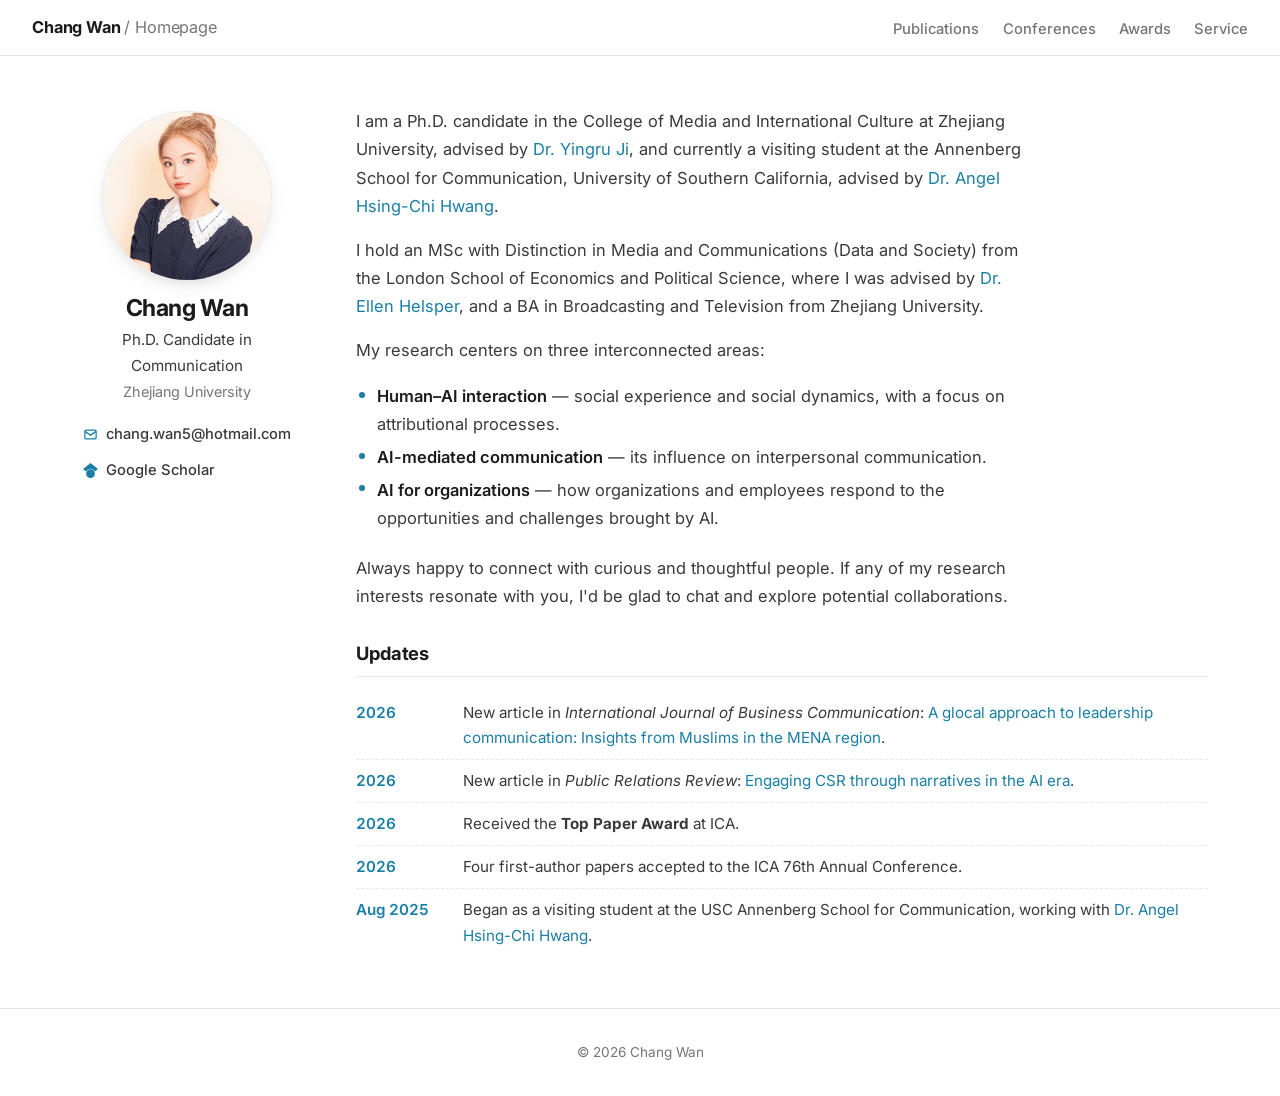
==== index.html @ 1166cc9d "Use 'advised by' in bio; simplify footer to copyright + name Co-Authored-By: Claude Opus 4.8 <norepl" ====
<!DOCTYPE html>
<html lang="en">
<head>
<meta charset="UTF-8">
<meta name="viewport" content="width=device-width, initial-scale=1.0">
<title>Chang WAN — Communication Researcher | Zhejiang University</title>
<meta name="description" content="Chang Wan is a communication researcher at Zhejiang University, specializing in public relations, CSR communication, AI and media, and narrative persuasion.">
<meta name="keywords" content="Chang Wan, 万畅, Zhejiang University, communication researcher, public relations, CSR, AI communication, narrative transportation">
<meta name="author" content="Chang Wan">
<meta property="og:title" content="Chang WAN — Communication Researcher | Zhejiang University">
<meta property="og:description" content="Chang Wan is a communication researcher at Zhejiang University, specializing in public relations, CSR communication, AI and media, and narrative persuasion.">
<meta property="og:type" content="website">
<meta property="og:site_name" content="Chang Wan">
<meta property="og:url" content="https://changwan5.github.io">
<meta property="og:image" content="https://changwan5.github.io/assets/portrait.jpg">
<meta name="theme-color" content="#ffffff">
<script type="application/ld+json">
{
  "@context": "https://schema.org",
  "@type": "Person",
  "name": "Chang Wan",
  "url": "https://changwan5.github.io",
  "image": "https://changwan5.github.io/assets/portrait.jpg",
  "jobTitle": "Communication Researcher",
  "affiliation": { "@type": "Organization", "name": "Zhejiang University" },
  "alumniOf": [
    { "@type": "Organization", "name": "London School of Economics and Political Science" },
    { "@type": "Organization", "name": "Zhejiang University" }
  ],
  "sameAs": ["https://scholar.google.com/citations?user=KWosQVQAAAAJ&hl=zh-CN"]
}
</script>
<link rel="preconnect" href="https://fonts.googleapis.com">
<link rel="preconnect" href="https://fonts.gstatic.com" crossorigin>
<link href="https://fonts.googleapis.com/css2?family=Inter:wght@300;400;500;600;700&display=swap" rel="stylesheet">
<link rel="stylesheet" href="styles.css">
</head>
<body>

<nav>
  <a href="index.html" class="nav-brand">Chang Wan <span>/ Homepage</span></a>
  <button class="nav-toggle" id="navToggle" aria-label="Toggle menu"><span></span><span></span><span></span></button>
  <ul class="nav-links" id="navLinks">
    <li><a href="publications.html">Publications</a></li>
    <li><a href="conferences.html">Conferences</a></li>
    <li><a href="awards.html">Awards</a></li>
    <li><a href="service.html">Service</a></li>
  </ul>
</nav>

<section class="hero">
  <div class="wrap hero-grid">
    <aside class="profile">
      <img class="profile-photo" src="assets/portrait.jpg" alt="Chang Wan" width="1200" height="1326">
      <h1 class="profile-name">Chang Wan</h1>
      <p class="profile-title">Ph.D. Candidate in Communication</p>
      <p class="profile-affil">Zhejiang University</p>
      <ul class="profile-links">
        <li><a href="mailto:chang.wan5@hotmail.com"><svg viewBox="0 0 24 24" fill="none" stroke="currentColor" stroke-width="2"><rect x="3" y="5" width="18" height="14" rx="2"/><path d="m3 7 9 6 9-6"/></svg>chang.wan5@hotmail.com</a></li>
        <li><a href="https://scholar.google.com/citations?user=KWosQVQAAAAJ&hl=zh-CN" target="_blank" rel="noopener"><svg viewBox="0 0 24 24" fill="currentColor"><path d="M12 24a7 7 0 1 1 0-14 7 7 0 0 1 0 14zm0-24L0 9.5l4.838 3.94A8 8 0 0 1 12 9a8 8 0 0 1 7.162 4.44L24 9.5z"/></svg>Google Scholar</a></li>
      </ul>
    </aside>

    <div class="profile-main">
      <p>I am a Ph.D. candidate in the College of Media and International Culture at Zhejiang University, advised by <a href="https://person.zju.edu.cn/en/jiyingru" target="_blank" rel="noopener">Dr. Yingru Ji</a>, and currently a visiting student at the Annenberg School for Communication, University of Southern California, advised by <a href="https://angelhwang.github.io/" target="_blank" rel="noopener">Dr. Angel Hsing-Chi Hwang</a>.</p>
      <p>I hold an MSc with Distinction in Media and Communications (Data and Society) from the London School of Economics and Political Science, where I was advised by <a href="https://scholar.google.com/citations?user=s5bHgwEAAAAJ&hl=en" target="_blank" rel="noopener">Dr. Ellen Helsper</a>, and a BA in Broadcasting and Television from Zhejiang University.</p>
      <p>My research centers on three interconnected areas:</p>
      <ul class="interests">
        <li><b>Human–AI interaction</b> — social experience and social dynamics, with a focus on attributional processes.</li>
        <li><b>AI-mediated communication</b> — its influence on interpersonal communication.</li>
        <li><b>AI for organizations</b> — how organizations and employees respond to the opportunities and challenges brought by AI.</li>
      </ul>
      <p>Always happy to connect with curious and thoughtful people. If any of my research interests resonate with you, I'd be glad to chat and explore potential collaborations.</p>

      <h2 class="updates-head">Updates</h2>
      <ul class="updates">
        <li><span class="u-date">2026</span><span>New article in <em>International Journal of Business Communication</em>: <a href="https://doi.org/10.1177/23294884261454319" target="_blank" rel="noopener">A glocal approach to leadership communication: Insights from Muslims in the MENA region</a>.</span></li>
        <li><span class="u-date">2026</span><span>New article in <em>Public Relations Review</em>: <a href="https://doi.org/10.1016/j.pubrev.2026.102684" target="_blank" rel="noopener">Engaging CSR through narratives in the AI era</a>.</span></li>
        <li><span class="u-date">2026</span><span>Received the <strong>Top Paper Award</strong> at ICA.</span></li>
        <li><span class="u-date">2026</span><span>Four first-author papers accepted to the ICA 76th Annual Conference.</span></li>
        <li><span class="u-date">Aug 2025</span><span>Began as a visiting student at the USC Annenberg School for Communication, working with <a href="https://angelhwang.github.io/" target="_blank" rel="noopener">Dr. Angel Hsing-Chi Hwang</a>.</span></li>
      </ul>
    </div>
  </div>
</section>

<footer>© 2026 Chang Wan</footer>

<script>
  const toggle = document.getElementById('navToggle');
  const links = document.getElementById('navLinks');
  toggle.addEventListener('click', () => links.classList.toggle('open'));
  links.addEventListener('click', e => { if (e.target.tagName === 'A') links.classList.remove('open'); });
</script>
</body>
</html>
---- styles.css ----
:root {
  --bg: #ffffff;
  --ink: #1b1b1b;
  --ink-2: #3a3a3a;
  --muted: #767676;
  --accent: #1a7ea6;
  --accent-deep: #135e7c;
  --line: #e7e7e7;
  --line-strong: #d4d4d4;
  --bg-soft: #f7f9fa;
  --maxw: 1200px;
  --font: 'Inter', system-ui, -apple-system, 'Segoe UI', Roboto, sans-serif;
}

*, *::before, *::after { box-sizing: border-box; margin: 0; padding: 0; }
html { scroll-behavior: smooth; }
body {
  background: var(--bg);
  color: var(--ink);
  font-family: var(--font);
  font-size: 16.5px;
  line-height: 1.7;
  -webkit-font-smoothing: antialiased;
  text-rendering: optimizeLegibility;
}
a { color: var(--accent); text-decoration: none; }
a:hover { color: var(--accent-deep); text-decoration: underline; }

/* ── NAV ── */
nav {
  position: sticky; top: 0; z-index: 100;
  display: flex; align-items: center; justify-content: space-between;
  gap: 1rem;
  padding: .85rem clamp(1.1rem, 4vw, 2rem);
  background: rgba(255,255,255,.9);
  backdrop-filter: saturate(180%) blur(10px);
  -webkit-backdrop-filter: saturate(180%) blur(10px);
  border-bottom: 1px solid var(--line);
}
.nav-brand { font-size: 1.02rem; font-weight: 700; color: var(--ink); letter-spacing: -.01em; }
.nav-brand:hover { color: var(--ink); text-decoration: none; }
.nav-brand span { color: var(--muted); font-weight: 400; }
.nav-links { display: flex; align-items: center; gap: 1.45rem; list-style: none; }
.nav-links a { font-size: .92rem; font-weight: 500; color: var(--muted); }
.nav-links a:hover, .nav-links a.active { color: var(--accent); text-decoration: none; }
.nav-toggle { display: none; background: none; border: none; cursor: pointer; flex-direction: column; gap: 4px; padding: .3rem; }
.nav-toggle span { width: 22px; height: 2px; background: var(--ink); display: block; }

/* ── LAYOUT ── */
.wrap { max-width: var(--maxw); margin: 0 auto; padding: 0 clamp(1.1rem, 4vw, 2rem); }
section { padding: 3.2rem 0; }

.section-title {
  font-size: 1.6rem; font-weight: 700; letter-spacing: -.02em;
  margin-bottom: 1.6rem; padding-bottom: .55rem; border-bottom: 2px solid var(--ink);
  display: inline-block;
}

/* ── HERO ── */
.hero { padding-top: 3.4rem; }
.hero-grid { display: grid; grid-template-columns: 230px 1fr; gap: clamp(1.8rem, 5vw, 3.4rem); align-items: start; }

.profile { text-align: center; position: sticky; top: 5rem; }
.profile-photo {
  width: 170px; height: 170px; border-radius: 50%;
  object-fit: cover; object-position: center 20%;
  border: 1px solid var(--line); margin: 0 auto .9rem; display: block;
  box-shadow: 0 6px 22px -12px rgba(0,0,0,.35);
}
.profile-name { font-size: 1.45rem; font-weight: 700; letter-spacing: -.02em; line-height: 1.2; }
.profile-title { font-size: .95rem; color: var(--ink-2); margin-top: .25rem; }
.profile-affil { font-size: .9rem; color: var(--muted); margin-top: .1rem; }
.profile-links { list-style: none; margin-top: 1.1rem; display: inline-flex; flex-direction: column; gap: .5rem; text-align: left; }
.profile-links a { display: inline-flex; align-items: center; gap: .55rem; font-size: .92rem; font-weight: 500; color: var(--ink-2); }
.profile-links a:hover { color: var(--accent); text-decoration: none; }
.profile-links svg { width: 15px; height: 15px; color: var(--accent); flex: none; }

.profile-main > p { margin-bottom: 1rem; color: var(--ink-2); max-width: 68ch; }
.profile-main > p:first-child { margin-top: -.2rem; }
.interests { list-style: none; margin: .2rem 0 1.2rem; max-width: 68ch; }
.interests li { position: relative; padding: .15rem 0 .15rem 1.3rem; color: var(--ink-2); }
.interests li::before { content: ""; position: absolute; left: .15rem; top: .72em; width: 6px; height: 6px; border-radius: 50%; background: var(--accent); }
.interests b { color: var(--ink); font-weight: 600; }

.updates-head { font-size: 1.15rem; font-weight: 700; letter-spacing: -.01em; margin: 1.8rem 0 .9rem; padding-bottom: .4rem; border-bottom: 1px solid var(--line); }
.updates { list-style: none; }
.updates li { display: grid; grid-template-columns: 92px 1fr; gap: .9rem; padding: .5rem 0; font-size: .95rem; color: var(--ink-2); border-bottom: 1px dashed var(--line); }
.updates li:last-child { border-bottom: none; }
.u-date { color: var(--accent); font-weight: 600; font-variant-numeric: tabular-nums; }

/* ── PUBLICATIONS ── */
.pub-cat-title { font-size: .82rem; font-weight: 700; letter-spacing: .06em; text-transform: uppercase; color: var(--muted); margin: 1.6rem 0 .9rem; }
.pub-category:first-of-type .pub-cat-title { margin-top: 0; }
.pub-item { padding: .75rem 0 .75rem 1.1rem; border-left: 2px solid var(--line); margin-bottom: .55rem; transition: border-color .2s; }
.pub-item:hover { border-left-color: var(--accent); }
.pub-item.featured { border-left-color: var(--accent); }
.pub-badge { display: inline-block; font-size: .68rem; font-weight: 700; letter-spacing: .05em; text-transform: uppercase; color: var(--accent-deep); background: #e3f0f5; padding: .12rem .5rem; border-radius: 4px; margin-bottom: .4rem; }
.pub-item .authors { font-weight: 600; color: var(--ink); }
.pub-item .me { color: var(--accent); }
.pub-item .ptitle { color: var(--ink-2); }
.pub-journal { font-size: .92rem; color: var(--muted); margin-top: .2rem; }
.pub-journal em { font-style: italic; color: var(--ink-2); }

/* ── CONFERENCES ── */
.conf-item { display: grid; grid-template-columns: 64px 1fr; gap: 1rem; padding: .7rem 0; border-bottom: 1px solid var(--line); }
.conf-item:last-child { border-bottom: none; }
.conf-year { color: var(--accent); font-weight: 600; font-variant-numeric: tabular-nums; }
.conf-title { color: var(--ink); }
.conf-venue { color: var(--muted); font-size: .9rem; margin-top: .15rem; }
.badge-top { display: inline-block; font-size: .66rem; font-weight: 700; letter-spacing: .04em; text-transform: uppercase; color: #fff; background: var(--accent); padding: .08rem .42rem; border-radius: 4px; margin-left: .45rem; vertical-align: 1px; }

/* ── AWARDS ── */
.award-item { display: grid; grid-template-columns: 110px 1fr; gap: 1rem; padding: .7rem 0; border-bottom: 1px solid var(--line); }
.award-item:last-child { border-bottom: none; }
.award-year { color: var(--muted); font-size: .92rem; font-variant-numeric: tabular-nums; }
.award-name { font-weight: 600; color: var(--ink); }
.award-org { color: var(--muted); font-size: .9rem; }

/* ── SERVICE ── */
.service-grid { display: grid; grid-template-columns: 1fr 1fr; gap: 2rem 3rem; }
.service-cat-title { font-size: .82rem; font-weight: 700; letter-spacing: .06em; text-transform: uppercase; color: var(--muted); margin-bottom: .7rem; }
.service-list { list-style: none; }
.service-list li { position: relative; padding: .35rem 0 .35rem 1.1rem; color: var(--ink-2); }
.service-list li::before { content: "–"; position: absolute; left: 0; color: var(--accent); }
.service-list em { font-style: italic; color: var(--ink); }

/* ── FOOTER ── */
footer { text-align: center; color: var(--muted); font-size: .85rem; padding: 2rem 1rem; border-top: 1px solid var(--line); }

/* ── RESPONSIVE ── */
@media (max-width: 780px) {
  .hero-grid { grid-template-columns: 1fr; gap: 1.6rem; }
  .profile { position: static; }
  .service-grid { grid-template-columns: 1fr; gap: 1.6rem; }
  .nav-links { display: none; position: absolute; top: 100%; left: 0; right: 0; flex-direction: column; align-items: flex-start; gap: 0; background: #fff; border-bottom: 1px solid var(--line); padding: .4rem clamp(1.1rem,4vw,2rem) .8rem; }
  .nav-links.open { display: flex; }
  .nav-links a { display: block; width: 100%; padding: .6rem 0; }
  .nav-toggle { display: inline-flex; }
}
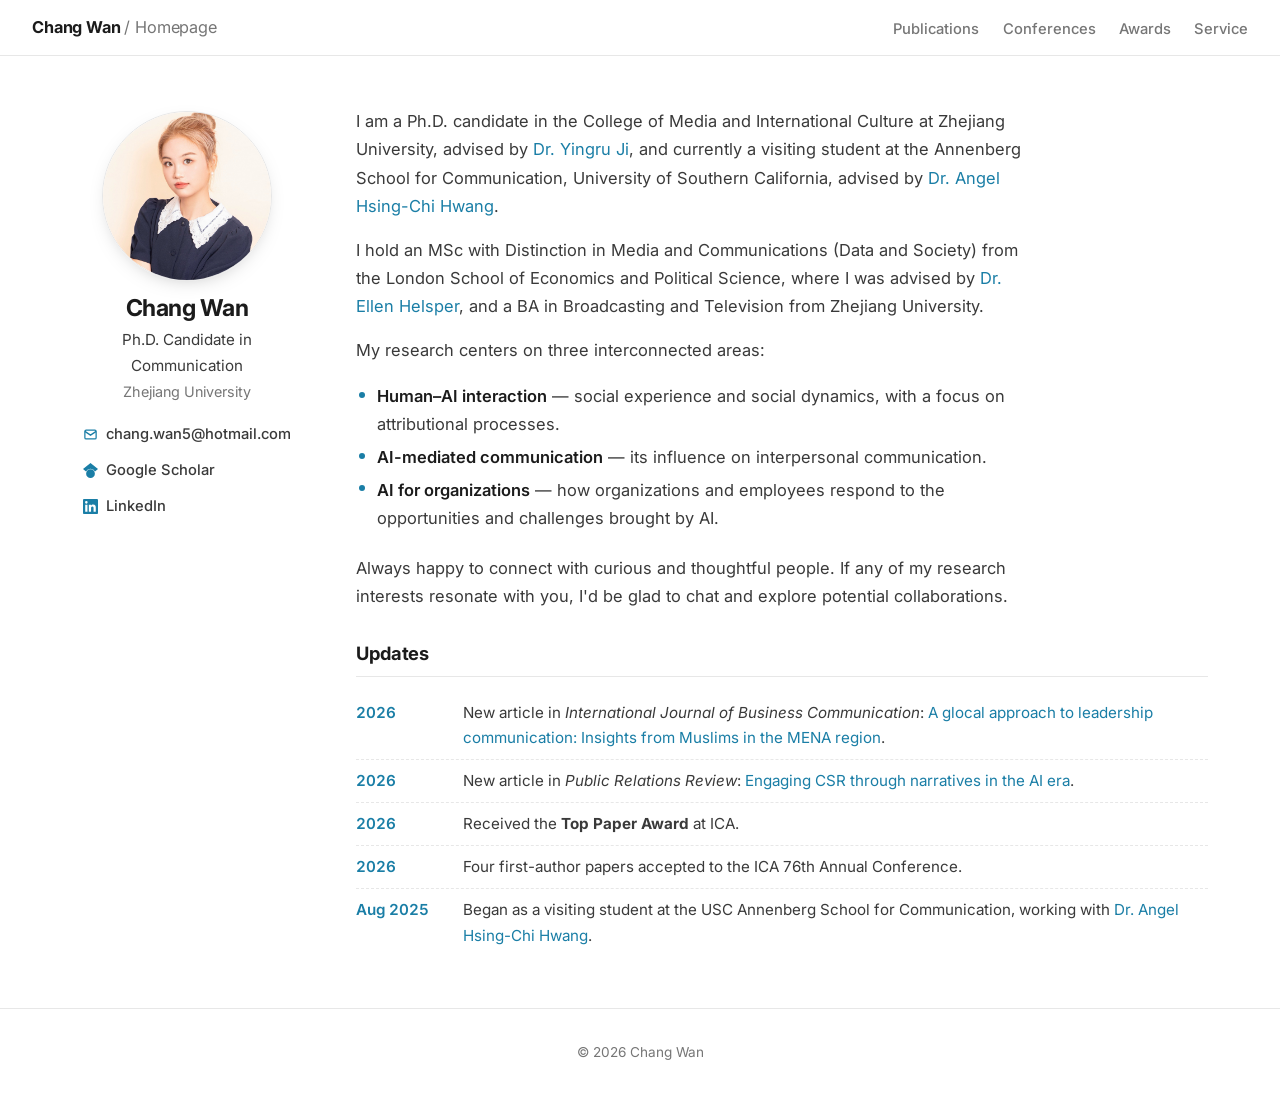
==== commit 6d312f96: "Add LinkedIn link to sidebar and structured data Co-Authored-By: Claude Opus 4.8 <noreply@anthropic." ====
--- a/index.html
+++ b/index.html
@@ -27,7 +27,10 @@
     { "@type": "Organization", "name": "London School of Economics and Political Science" },
     { "@type": "Organization", "name": "Zhejiang University" }
   ],
-  "sameAs": ["https://scholar.google.com/citations?user=KWosQVQAAAAJ&hl=zh-CN"]
+  "sameAs": [
+    "https://scholar.google.com/citations?user=KWosQVQAAAAJ&hl=zh-CN",
+    "https://www.linkedin.com/in/chang-wan-2786a8269/"
+  ]
 }
 </script>
 <link rel="preconnect" href="https://fonts.googleapis.com">
@@ -58,6 +61,7 @@
       <ul class="profile-links">
         <li><a href="mailto:chang.wan5@hotmail.com"><svg viewBox="0 0 24 24" fill="none" stroke="currentColor" stroke-width="2"><rect x="3" y="5" width="18" height="14" rx="2"/><path d="m3 7 9 6 9-6"/></svg>chang.wan5@hotmail.com</a></li>
         <li><a href="https://scholar.google.com/citations?user=KWosQVQAAAAJ&hl=zh-CN" target="_blank" rel="noopener"><svg viewBox="0 0 24 24" fill="currentColor"><path d="M12 24a7 7 0 1 1 0-14 7 7 0 0 1 0 14zm0-24L0 9.5l4.838 3.94A8 8 0 0 1 12 9a8 8 0 0 1 7.162 4.44L24 9.5z"/></svg>Google Scholar</a></li>
+        <li><a href="https://www.linkedin.com/in/chang-wan-2786a8269/" target="_blank" rel="noopener"><svg viewBox="0 0 24 24" fill="currentColor"><path d="M20.45 20.45h-3.56v-5.57c0-1.33-.03-3.04-1.85-3.04-1.85 0-2.14 1.45-2.14 2.94v5.67H9.35V9h3.41v1.56h.05c.48-.9 1.64-1.85 3.37-1.85 3.6 0 4.27 2.37 4.27 5.45v6.29zM5.34 7.43a2.06 2.06 0 1 1 0-4.13 2.06 2.06 0 0 1 0 4.13zM7.12 20.45H3.56V9h3.56v11.45zM22.22 0H1.77C.79 0 0 .77 0 1.73v20.54C0 23.23.79 24 1.77 24h20.45c.98 0 1.78-.77 1.78-1.73V1.73C24 .77 23.2 0 22.22 0z"/></svg>LinkedIn</a></li>
       </ul>
     </aside>
 
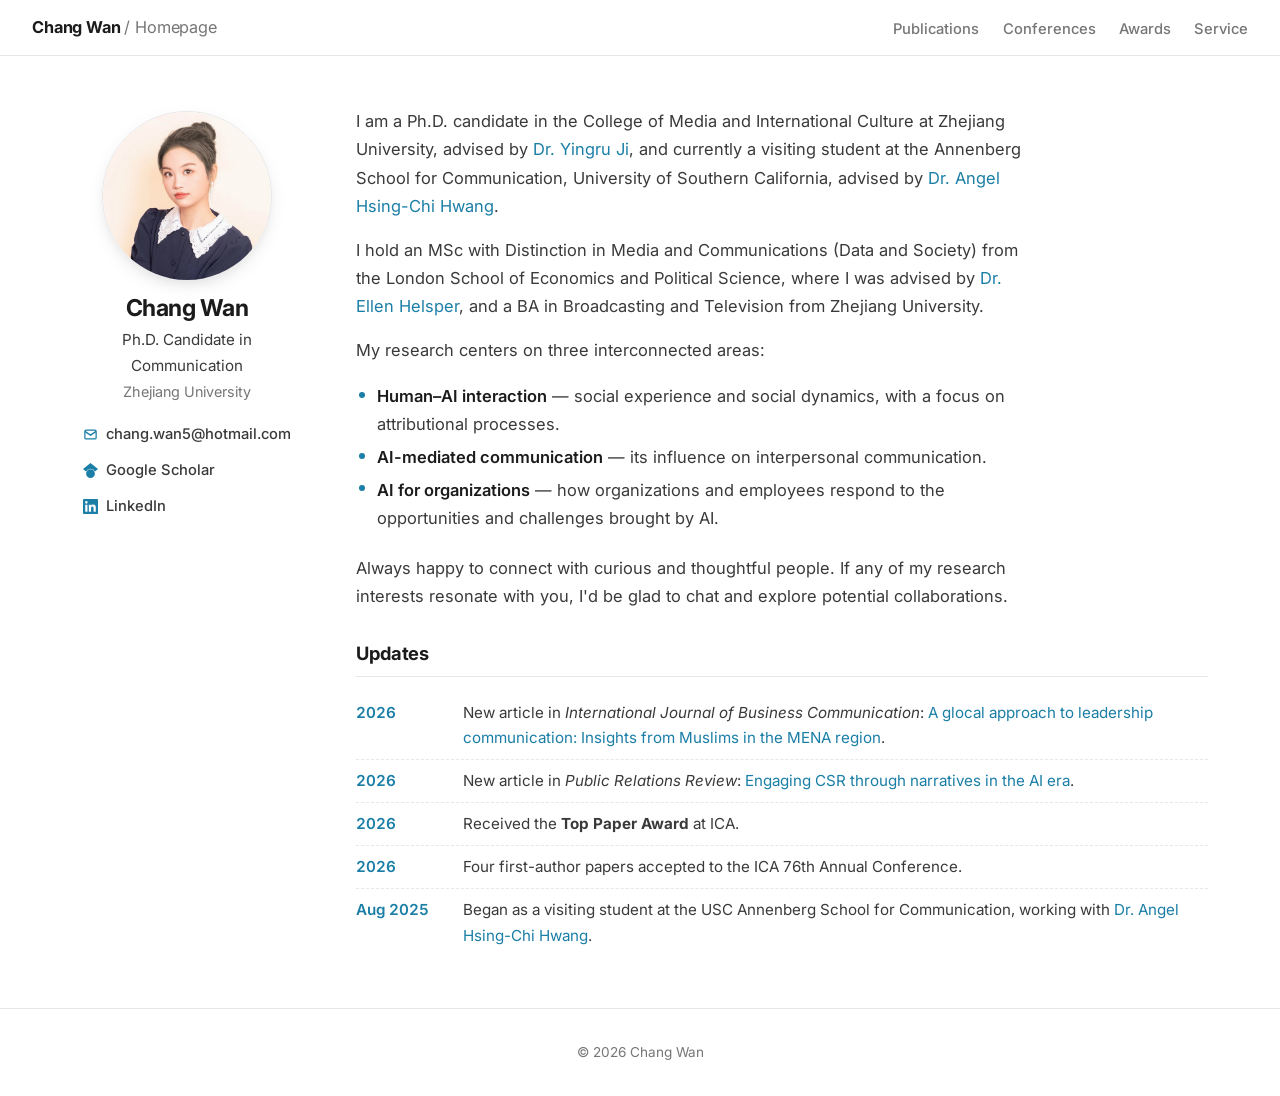
==== commit ee3559d6: "Replace portrait photo Co-Authored-By: Claude Opus 4.8 <noreply@anthropic.com>" ====
--- a/index.html
+++ b/index.html
@@ -54,12 +54,12 @@
 <section class="hero">
   <div class="wrap hero-grid">
     <aside class="profile">
-      <img class="profile-photo" src="assets/portrait.jpg" alt="Chang Wan" width="1200" height="1326">
+      <img class="profile-photo" src="assets/portrait.jpg" alt="Chang Wan" width="1015" height="1200">
       <h1 class="profile-name">Chang Wan</h1>
       <p class="profile-title">Ph.D. Candidate in Communication</p>
       <p class="profile-affil">Zhejiang University</p>
       <ul class="profile-links">
-        <li><a href="mailto:chang.wan5@hotmail.com"><svg viewBox="0 0 24 24" fill="none" stroke="currentColor" stroke-width="2"><rect x="3" y="5" width="18" height="14" rx="2"/><path d="m3 7 9 6 9-6"/></svg>chang.wan5@hotmail.com</a></li>
+        <li><a class="email-obf" href="mailto:chang.wan5[at]hotmail.com"><svg viewBox="0 0 24 24" fill="none" stroke="currentColor" stroke-width="2"><rect x="3" y="5" width="18" height="14" rx="2"/><path d="m3 7 9 6 9-6"/></svg><span>chang.wan5[at]hotmail.com</span></a></li>
         <li><a href="https://scholar.google.com/citations?user=KWosQVQAAAAJ&hl=zh-CN" target="_blank" rel="noopener"><svg viewBox="0 0 24 24" fill="currentColor"><path d="M12 24a7 7 0 1 1 0-14 7 7 0 0 1 0 14zm0-24L0 9.5l4.838 3.94A8 8 0 0 1 12 9a8 8 0 0 1 7.162 4.44L24 9.5z"/></svg>Google Scholar</a></li>
         <li><a href="https://www.linkedin.com/in/chang-wan-2786a8269/" target="_blank" rel="noopener"><svg viewBox="0 0 24 24" fill="currentColor"><path d="M20.45 20.45h-3.56v-5.57c0-1.33-.03-3.04-1.85-3.04-1.85 0-2.14 1.45-2.14 2.94v5.67H9.35V9h3.41v1.56h.05c.48-.9 1.64-1.85 3.37-1.85 3.6 0 4.27 2.37 4.27 5.45v6.29zM5.34 7.43a2.06 2.06 0 1 1 0-4.13 2.06 2.06 0 0 1 0 4.13zM7.12 20.45H3.56V9h3.56v11.45zM22.22 0H1.77C.79 0 0 .77 0 1.73v20.54C0 23.23.79 24 1.77 24h20.45c.98 0 1.78-.77 1.78-1.73V1.73C24 .77 23.2 0 22.22 0z"/></svg>LinkedIn</a></li>
       </ul>
@@ -95,6 +95,14 @@
   const links = document.getElementById('navLinks');
   toggle.addEventListener('click', () => links.classList.toggle('open'));
   links.addEventListener('click', e => { if (e.target.tagName === 'A') links.classList.remove('open'); });
+
+  // De-obfuscate email for real visitors (bots only see the [at] form in the static HTML)
+  document.querySelectorAll('.email-obf').forEach(a => {
+    const fix = s => s.replace('[at]', '@');
+    a.setAttribute('href', fix(a.getAttribute('href')));
+    const span = a.querySelector('span');
+    if (span) span.textContent = fix(span.textContent);
+  });
 </script>
 </body>
 </html>
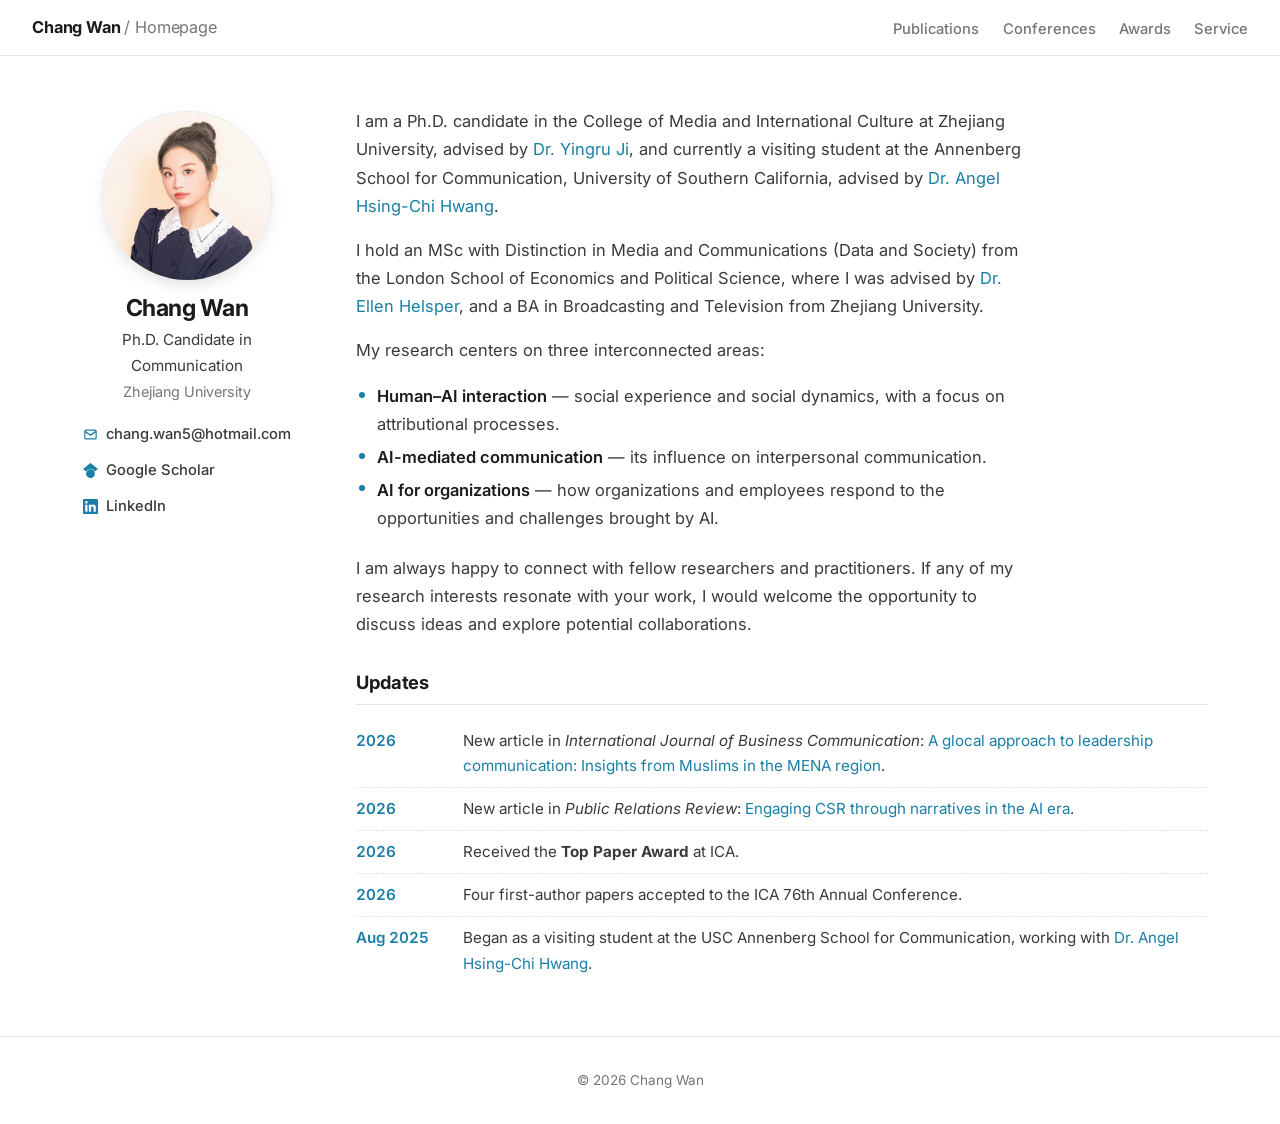
==== commit 44f34498: "Reword collaboration intro paragraph Co-Authored-By: Claude Opus 4.8 <noreply@anthropic.com>" ====
--- a/index.html
+++ b/index.html
@@ -74,7 +74,7 @@
         <li><b>AI-mediated communication</b> — its influence on interpersonal communication.</li>
         <li><b>AI for organizations</b> — how organizations and employees respond to the opportunities and challenges brought by AI.</li>
       </ul>
-      <p>Always happy to connect with curious and thoughtful people. If any of my research interests resonate with you, I'd be glad to chat and explore potential collaborations.</p>
+      <p>I am always happy to connect with fellow researchers and practitioners. If any of my research interests resonate with your work, I would welcome the opportunity to discuss ideas and explore potential collaborations.</p>
 
       <h2 class="updates-head">Updates</h2>
       <ul class="updates">
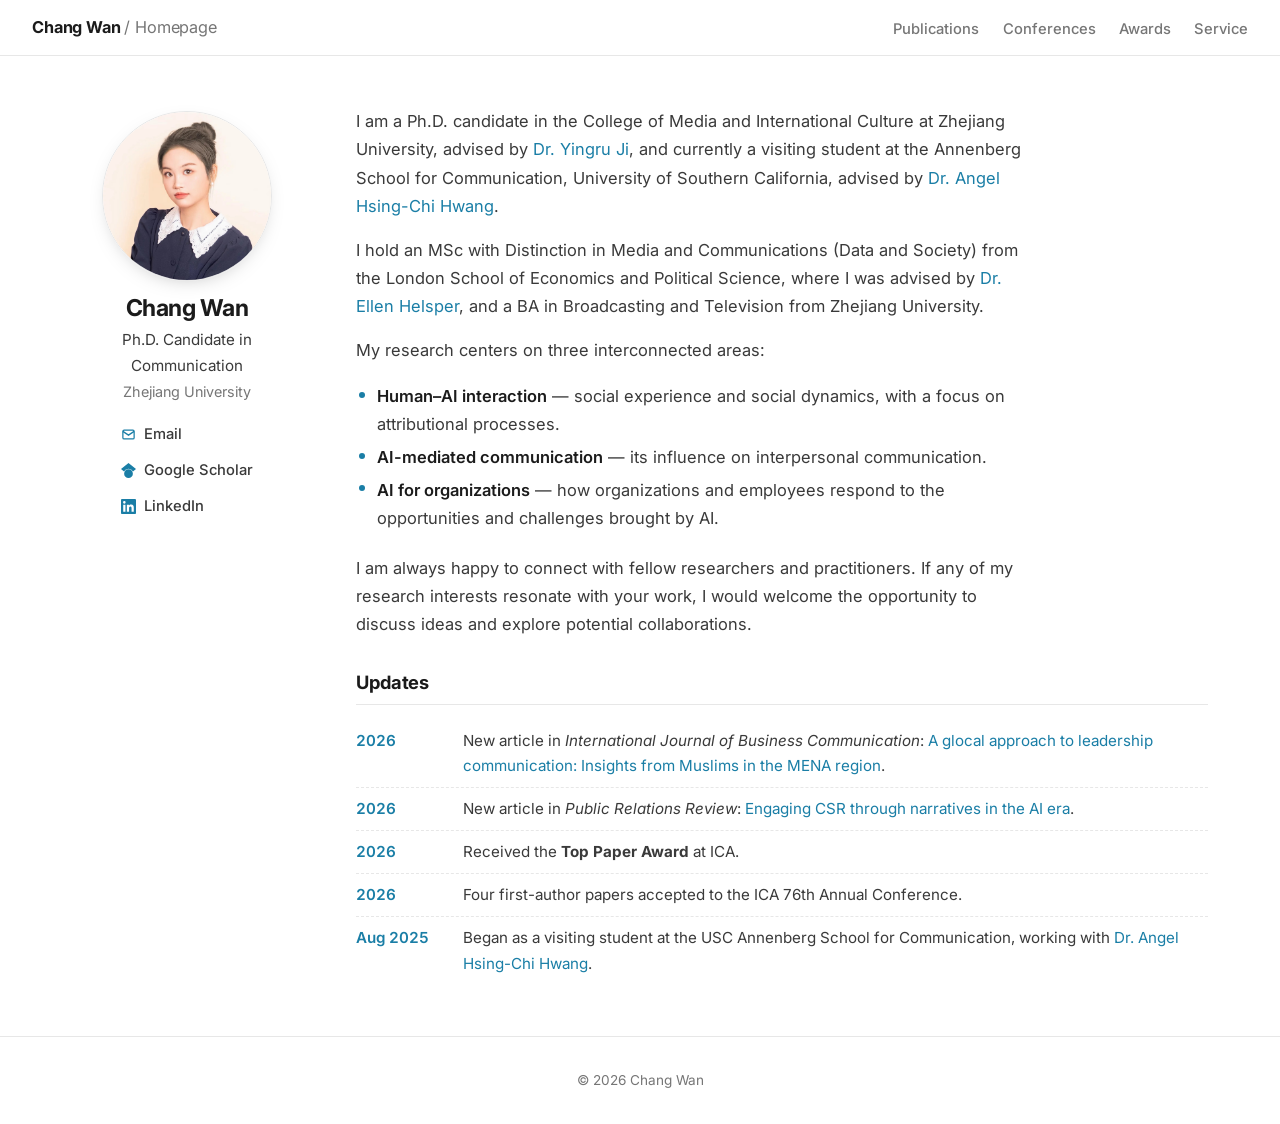
==== commit 3c21fe21: "Show 'Email' label instead of address on homepage contact link Co-Authored-By: Claude Opus 4.8 <nore" ====
--- a/index.html
+++ b/index.html
@@ -59,7 +59,7 @@
       <p class="profile-title">Ph.D. Candidate in Communication</p>
       <p class="profile-affil">Zhejiang University</p>
       <ul class="profile-links">
-        <li><a class="email-obf" href="mailto:chang.wan5[at]hotmail.com"><svg viewBox="0 0 24 24" fill="none" stroke="currentColor" stroke-width="2"><rect x="3" y="5" width="18" height="14" rx="2"/><path d="m3 7 9 6 9-6"/></svg><span>chang.wan5[at]hotmail.com</span></a></li>
+        <li><a class="email-obf" href="mailto:chang.wan5[at]hotmail.com"><svg viewBox="0 0 24 24" fill="none" stroke="currentColor" stroke-width="2"><rect x="3" y="5" width="18" height="14" rx="2"/><path d="m3 7 9 6 9-6"/></svg><span>Email</span></a></li>
         <li><a href="https://scholar.google.com/citations?user=KWosQVQAAAAJ&hl=zh-CN" target="_blank" rel="noopener"><svg viewBox="0 0 24 24" fill="currentColor"><path d="M12 24a7 7 0 1 1 0-14 7 7 0 0 1 0 14zm0-24L0 9.5l4.838 3.94A8 8 0 0 1 12 9a8 8 0 0 1 7.162 4.44L24 9.5z"/></svg>Google Scholar</a></li>
         <li><a href="https://www.linkedin.com/in/chang-wan-2786a8269/" target="_blank" rel="noopener"><svg viewBox="0 0 24 24" fill="currentColor"><path d="M20.45 20.45h-3.56v-5.57c0-1.33-.03-3.04-1.85-3.04-1.85 0-2.14 1.45-2.14 2.94v5.67H9.35V9h3.41v1.56h.05c.48-.9 1.64-1.85 3.37-1.85 3.6 0 4.27 2.37 4.27 5.45v6.29zM5.34 7.43a2.06 2.06 0 1 1 0-4.13 2.06 2.06 0 0 1 0 4.13zM7.12 20.45H3.56V9h3.56v11.45zM22.22 0H1.77C.79 0 0 .77 0 1.73v20.54C0 23.23.79 24 1.77 24h20.45c.98 0 1.78-.77 1.78-1.73V1.73C24 .77 23.2 0 22.22 0z"/></svg>LinkedIn</a></li>
       </ul>
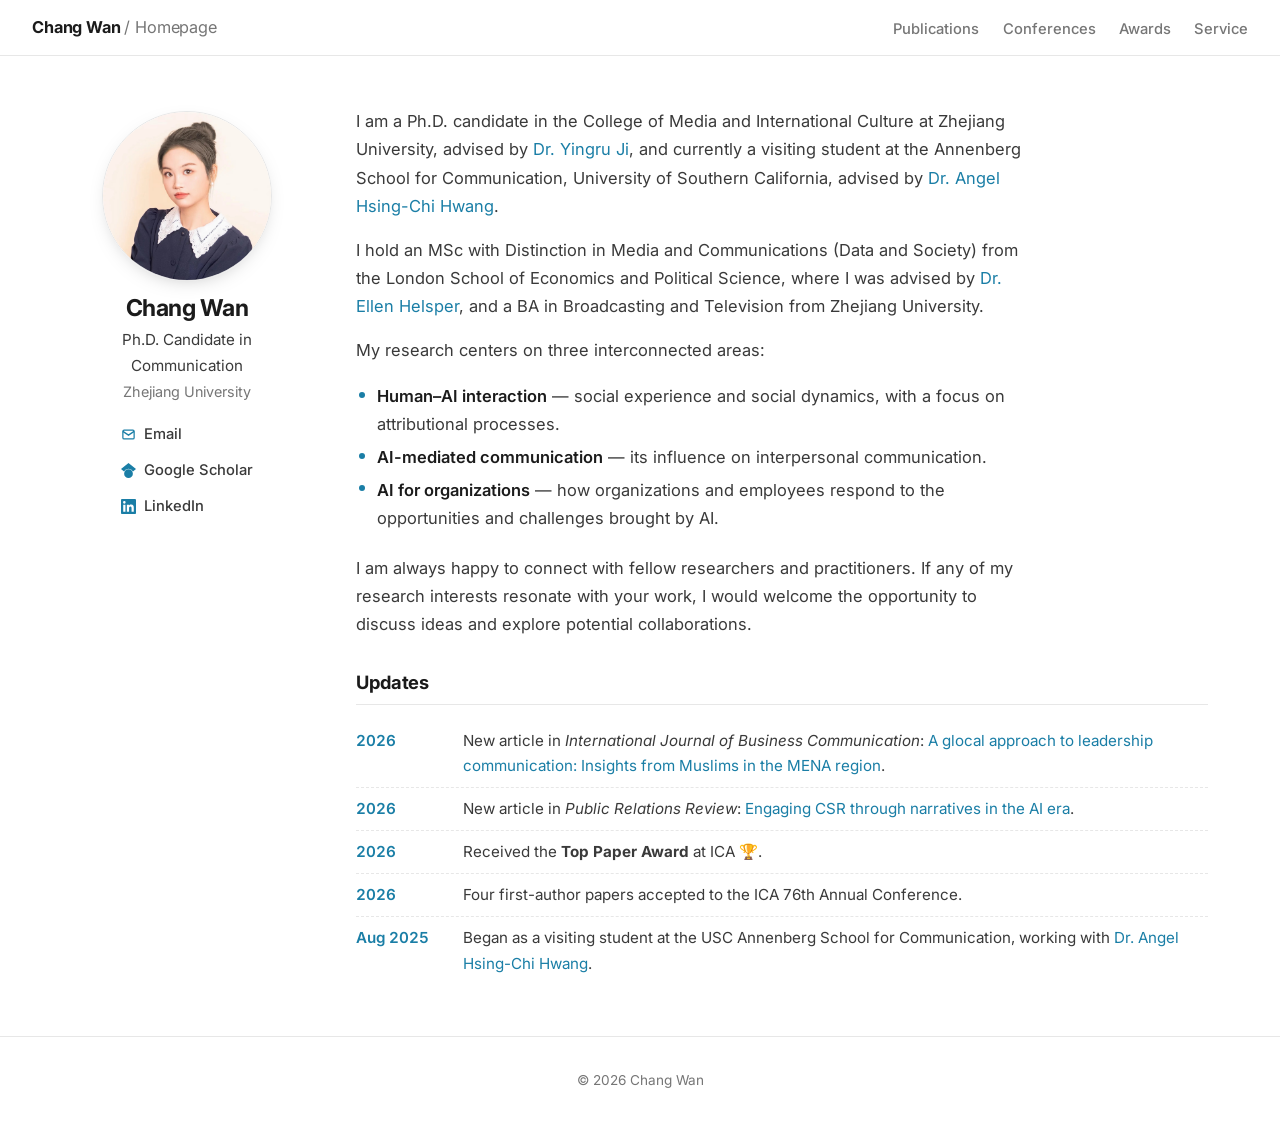
==== commit f42be294: "Add trophy emoji to ICA Top Paper Award update Co-Authored-By: Claude Opus 4.8 <noreply@anthropic.co" ====
--- a/index.html
+++ b/index.html
@@ -80,7 +80,7 @@
       <ul class="updates">
         <li><span class="u-date">2026</span><span>New article in <em>International Journal of Business Communication</em>: <a href="https://doi.org/10.1177/23294884261454319" target="_blank" rel="noopener">A glocal approach to leadership communication: Insights from Muslims in the MENA region</a>.</span></li>
         <li><span class="u-date">2026</span><span>New article in <em>Public Relations Review</em>: <a href="https://doi.org/10.1016/j.pubrev.2026.102684" target="_blank" rel="noopener">Engaging CSR through narratives in the AI era</a>.</span></li>
-        <li><span class="u-date">2026</span><span>Received the <strong>Top Paper Award</strong> at ICA.</span></li>
+        <li><span class="u-date">2026</span><span>Received the <strong>Top Paper Award</strong> at ICA 🏆.</span></li>
         <li><span class="u-date">2026</span><span>Four first-author papers accepted to the ICA 76th Annual Conference.</span></li>
         <li><span class="u-date">Aug 2025</span><span>Began as a visiting student at the USC Annenberg School for Communication, working with <a href="https://angelhwang.github.io/" target="_blank" rel="noopener">Dr. Angel Hsing-Chi Hwang</a>.</span></li>
       </ul>
